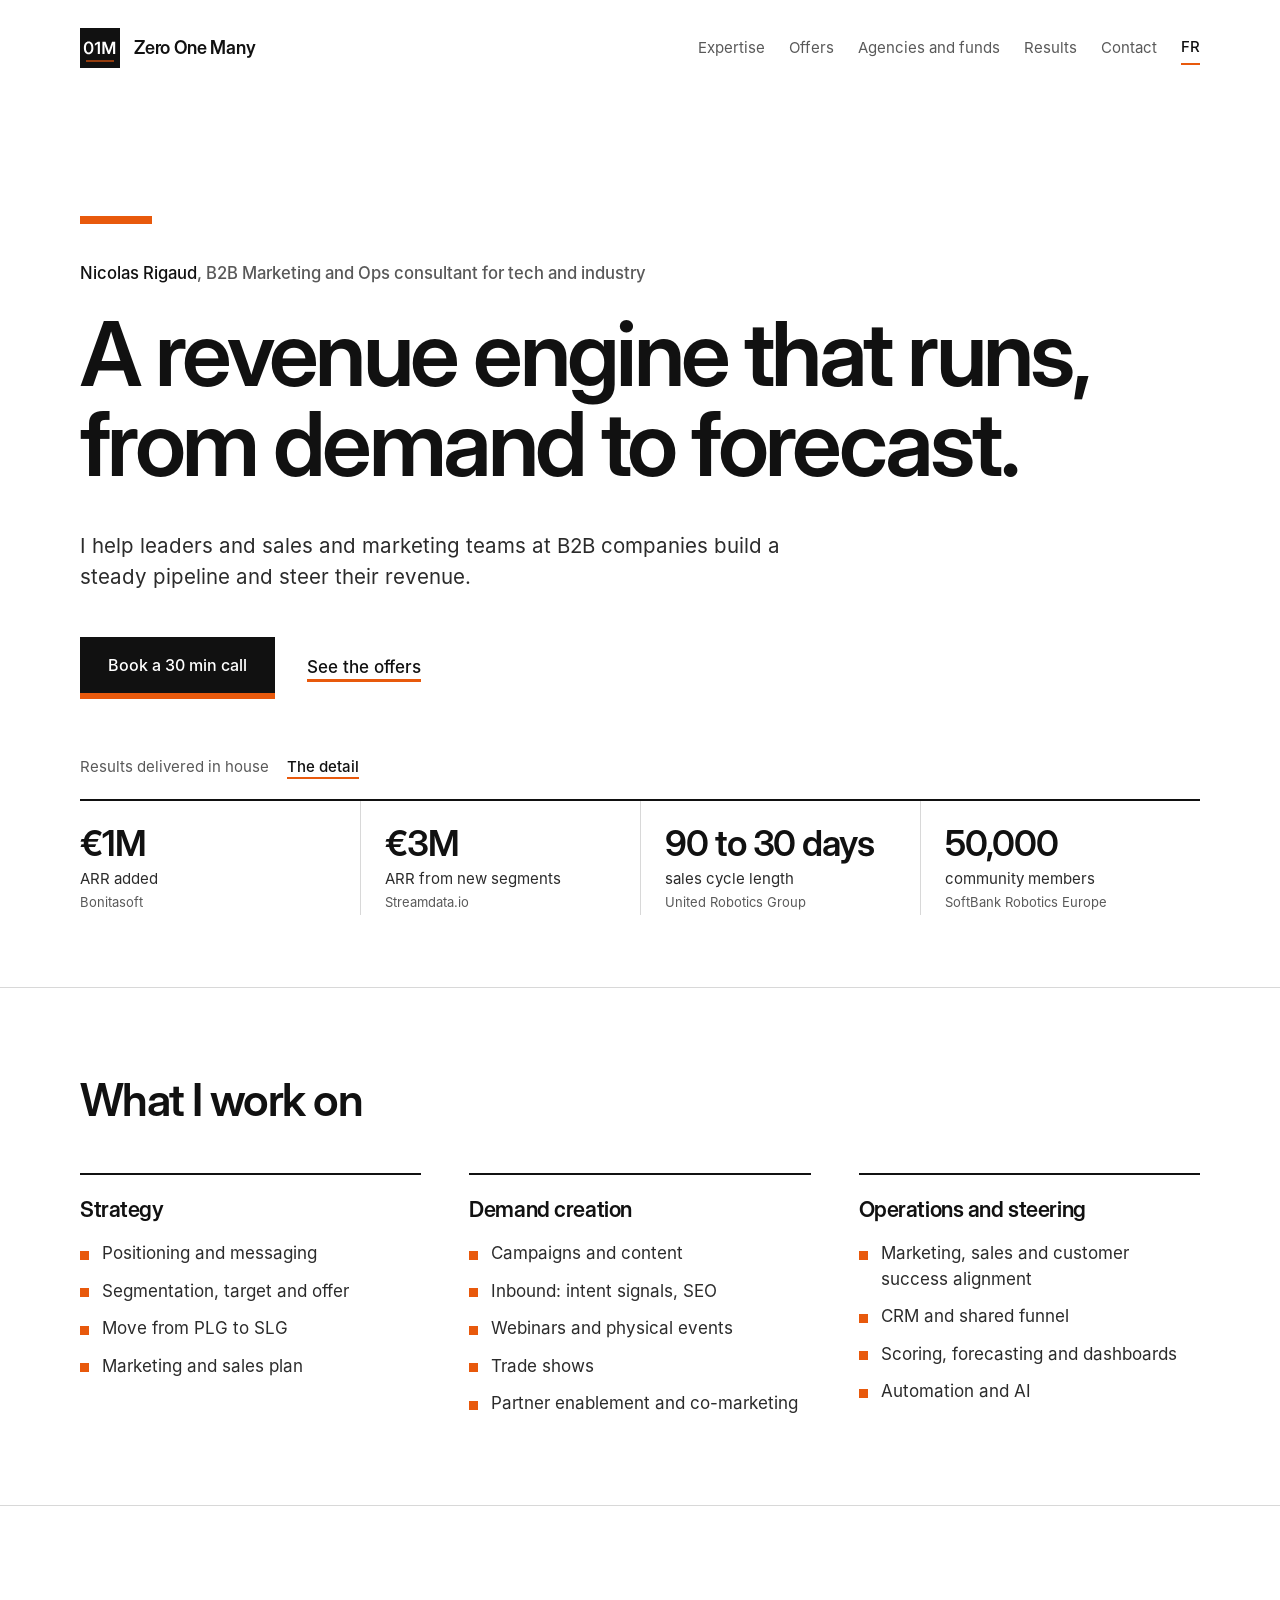
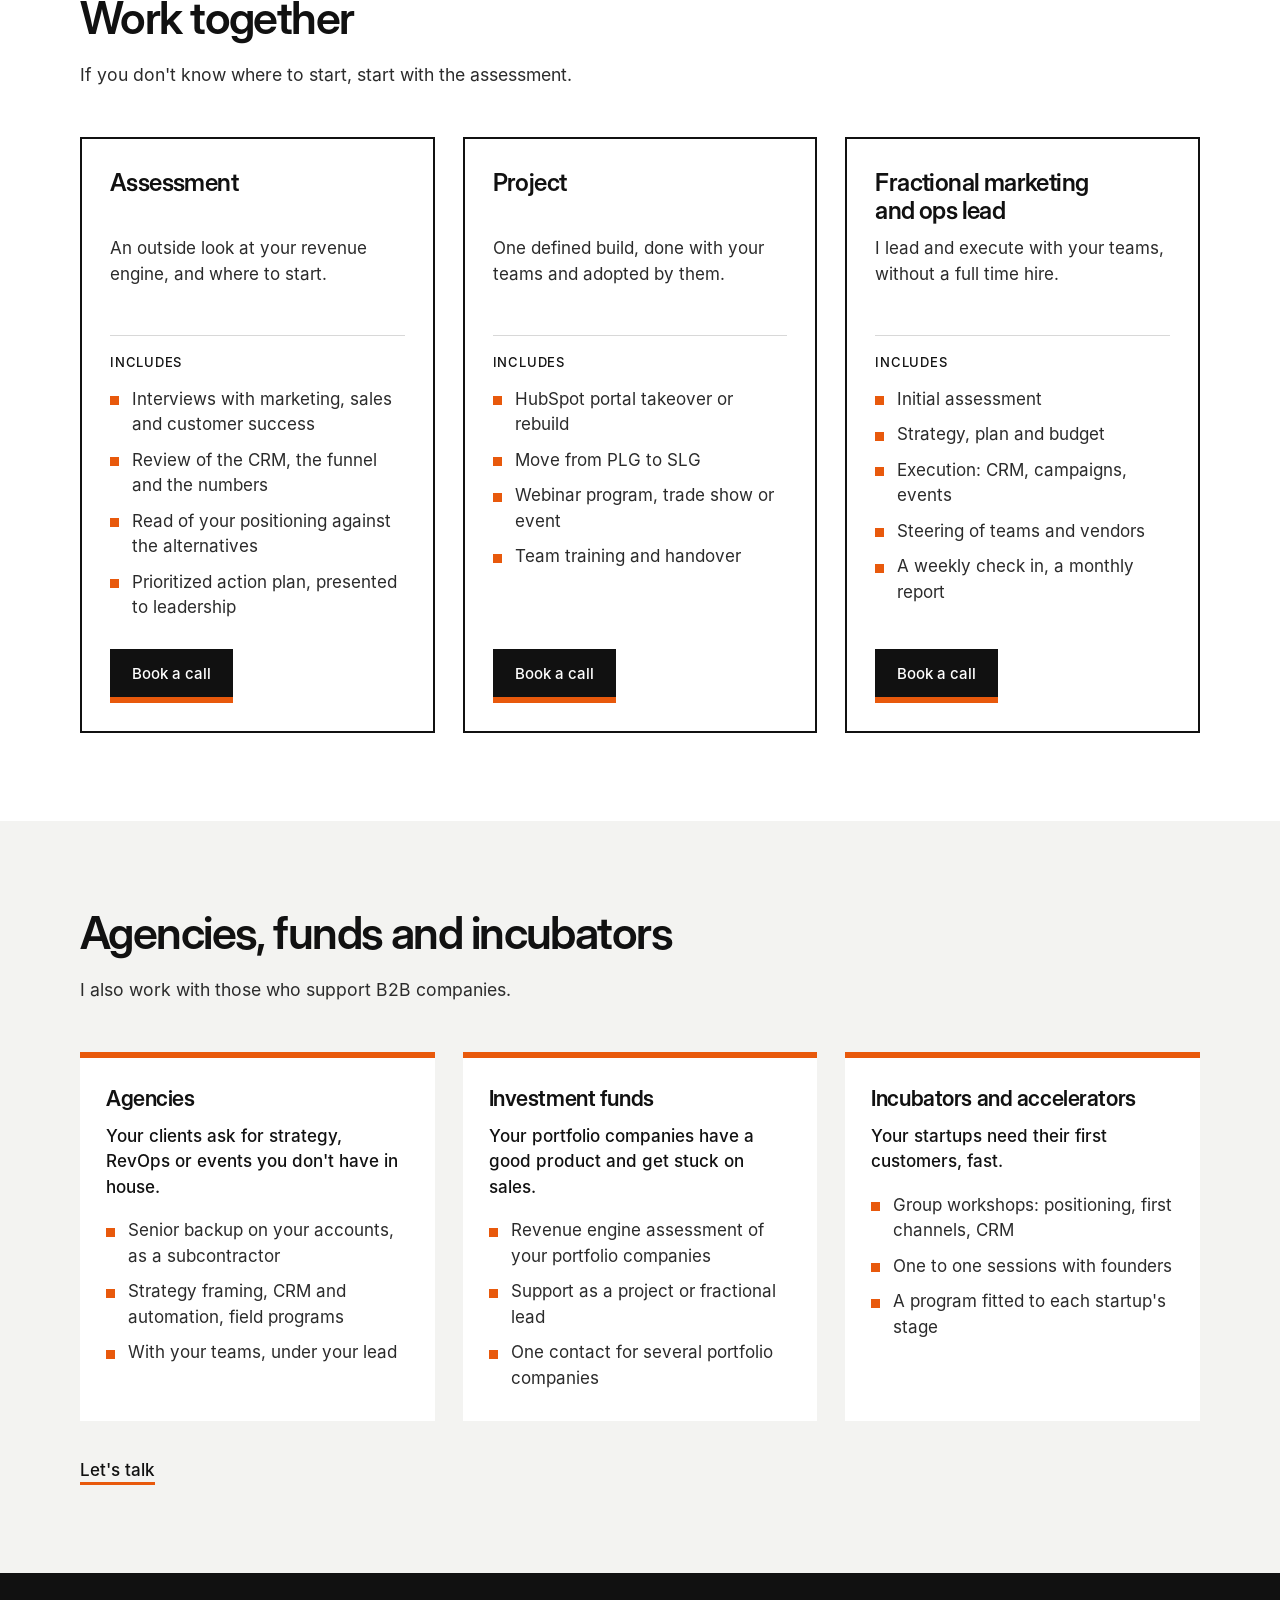
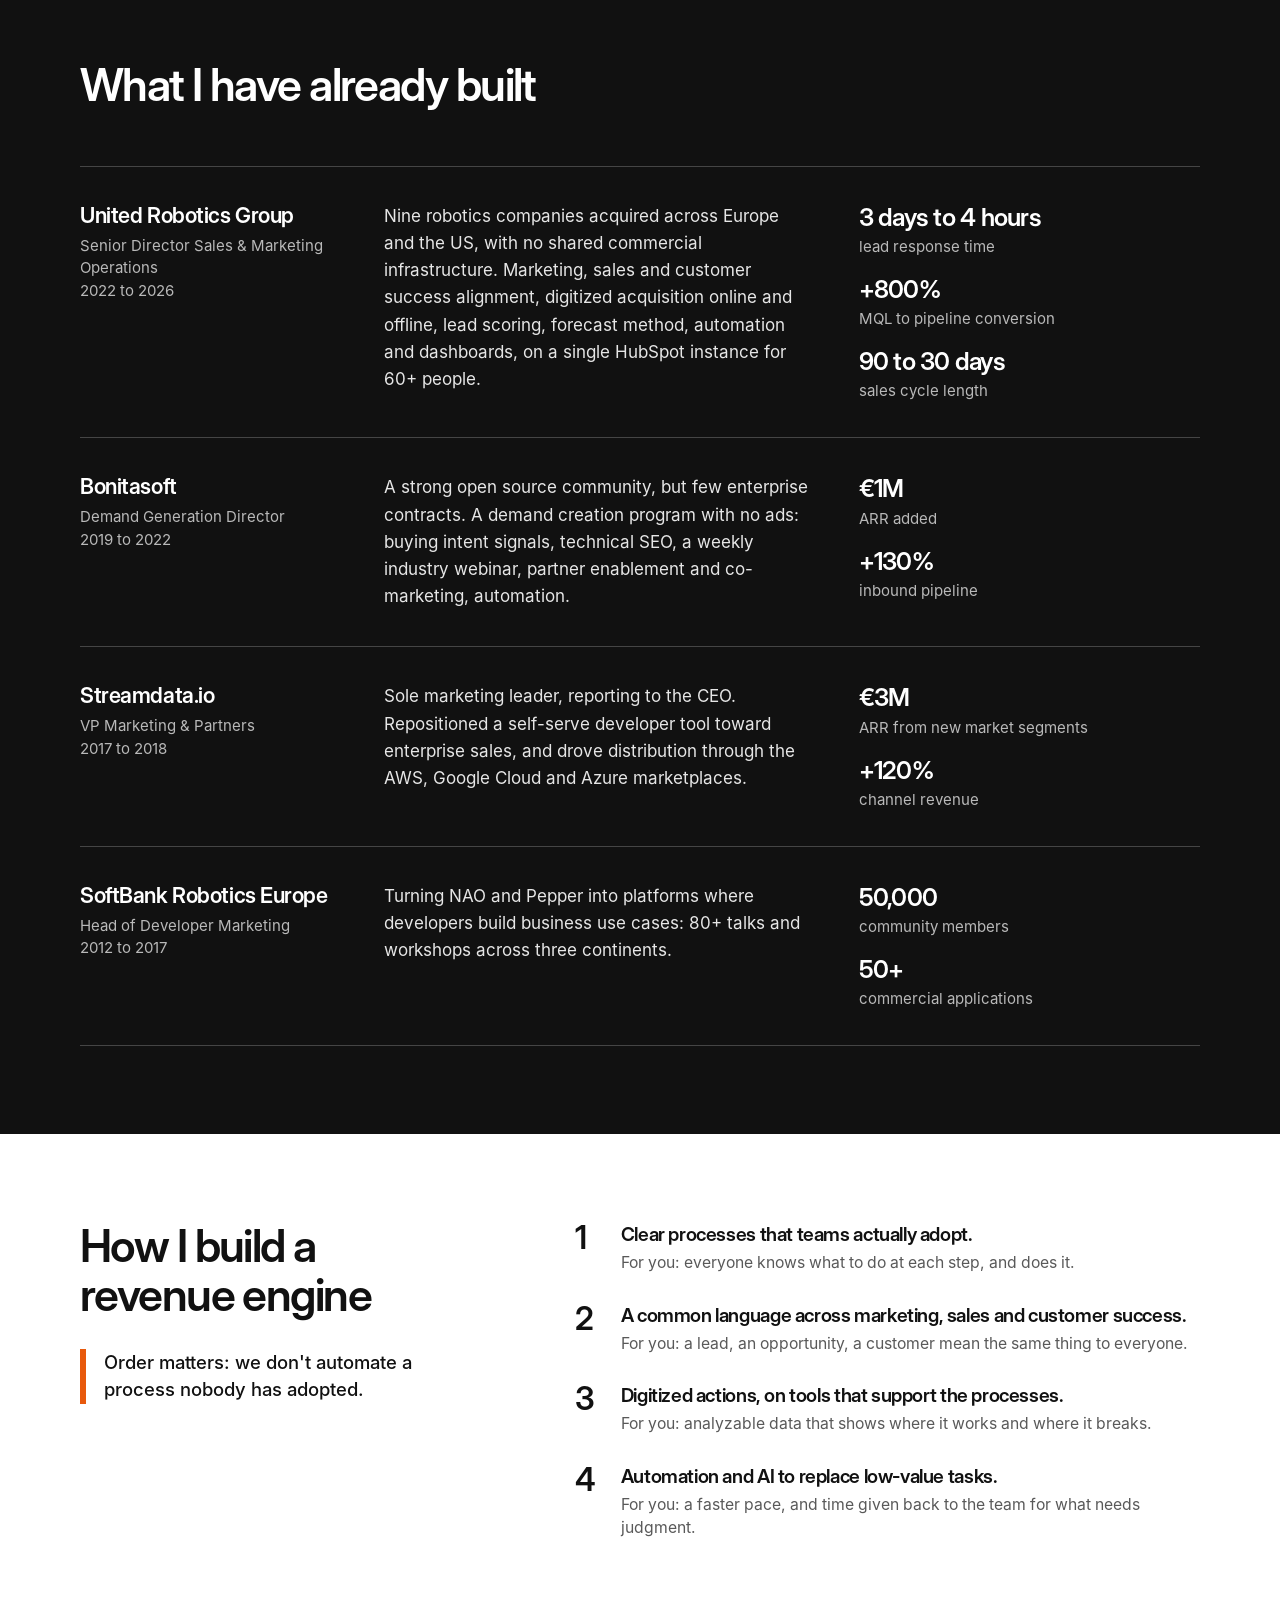
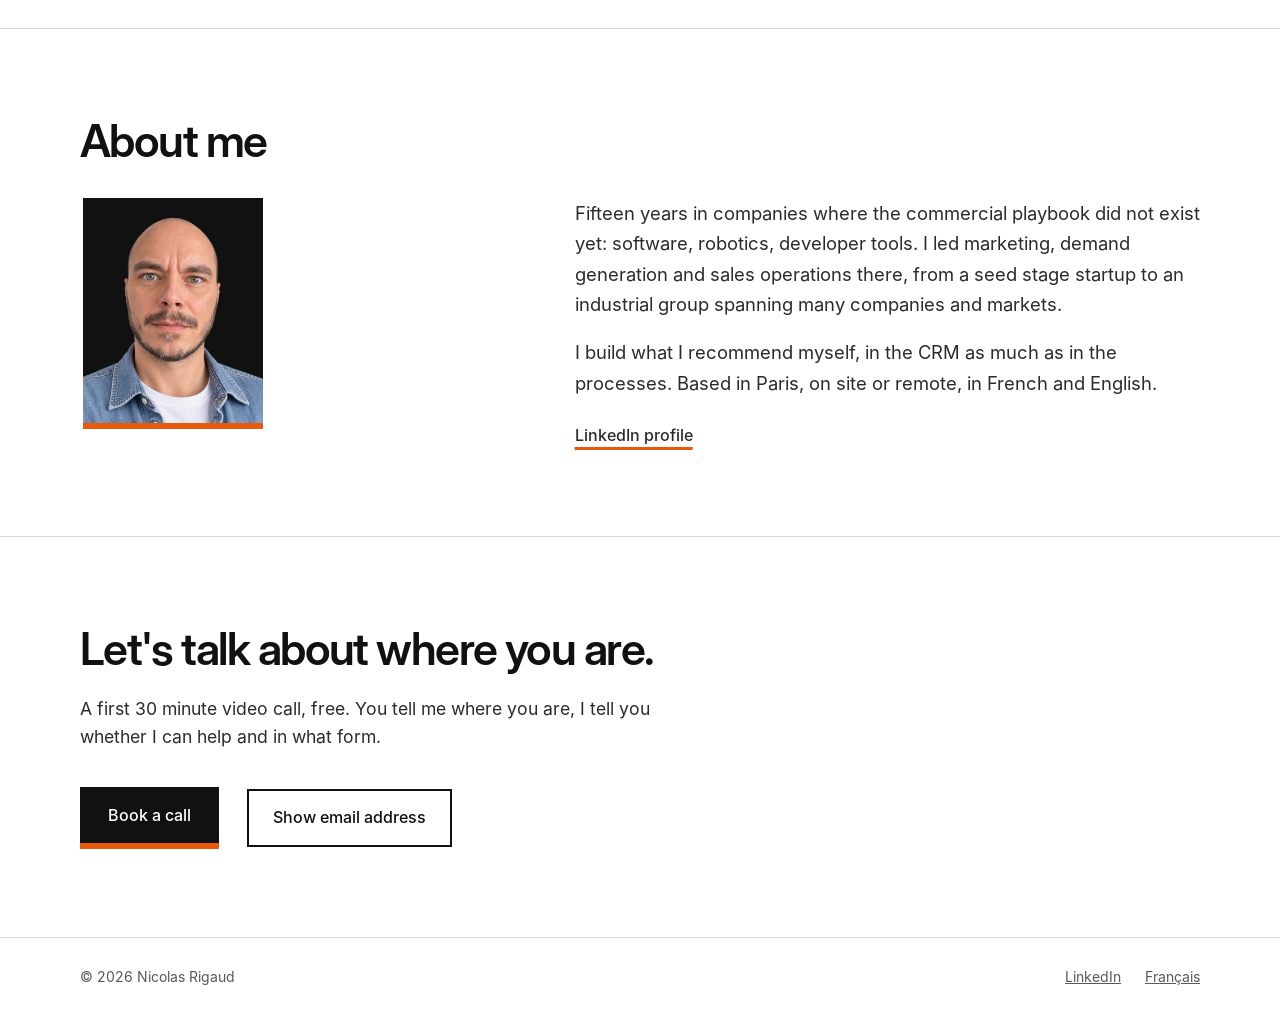
==== en/index.html @ 035a6179 "Site Zero One Many, version 3 Static site, FR at root and EN under /en/, custom domain zeroonemany.c" ====
<!doctype html>
<html lang="en">
<head>
<meta charset="utf-8">
<meta name="viewport" content="width=device-width, initial-scale=1">
<title>Nicolas Rigaud, B2B marketing and ops consultant | Zero One Many</title>
<meta name="description" content="B2B marketing and ops consultant for tech and industry: positioning, demand creation, CRM, automation, revenue steering. Assessment, project or fractional marketing and ops lead. Paris and remote.">
<link rel="canonical" href="https://zeroonemany.com/en/">
<link rel="alternate" hreflang="fr" href="https://zeroonemany.com/">
<link rel="alternate" hreflang="en" href="https://zeroonemany.com/en/">
<link rel="alternate" hreflang="x-default" href="https://zeroonemany.com/">
<meta property="og:type" content="website">
<meta property="og:title" content="Nicolas Rigaud, B2B marketing and ops consultant | Zero One Many">
<meta property="og:description" content="B2B marketing and ops consultant for tech and industry: positioning, demand creation, CRM, automation, revenue steering. Assessment, project or fractional marketing and ops lead. Paris and remote.">
<meta property="og:url" content="https://zeroonemany.com/en/">
<meta property="og:image" content="https://zeroonemany.com/assets/og.png">
<meta property="og:locale" content="en_GB">
<meta name="twitter:card" content="summary_large_image">
<meta name="theme-color" content="#111111">
<link rel="icon" type="image/svg+xml" href="../assets/mark.svg">
<link rel="icon" type="image/png" sizes="32x32" href="../assets/favicon-32.png">
<link rel="apple-touch-icon" href="../assets/apple-touch-icon.png">
<link rel="preload" href="../assets/fonts/InterDisplay-SemiBold.woff2" as="font" type="font/woff2" crossorigin>
<link rel="stylesheet" href="../assets/style.css">
<script type="application/ld+json">{"@context":"https://schema.org","@type":"Person","name":"Nicolas Rigaud","url":"https://zeroonemany.com/en/","jobTitle":"B2B marketing and ops consultant","sameAs":["https://www.linkedin.com/in/rigaudnicolas"],"address":{"@type":"PostalAddress","addressLocality":"Paris","addressCountry":"FR"}}</script>
</head>
<body>
<a class="skip" href="#main">Skip to content</a>
<header class="wrap site-header">
  <a class="brand" href="./"><img src="../assets/mark.svg" alt="" width="40" height="40"><span>Zero One Many</span></a>
  <nav class="nav" aria-label="Navigation"><a href="#expertise">Expertise</a><a href="#offers">Offers</a><a href="#partners">Agencies and funds</a><a href="#results">Results</a><a class="nav-contact" href="#contact">Contact</a><a class="lang" href="../" hreflang="fr" lang="fr" title="Français">FR</a></nav>
</header>
<main id="main">
  <section class="wrap hero">
    <span class="bar" aria-hidden="true"></span>
    <p class="eyebrow"><strong>Nicolas Rigaud</strong>, B2B Marketing and Ops consultant for tech and industry</p>
    <h1>A revenue engine that runs, from demand to forecast.</h1>
    <p class="lede">I help leaders and sales and marketing teams at B2B companies build a steady pipeline and steer their revenue.</p>
    <div class="cta-row">
      <a class="btn" href="https://meetings-eu1.hubspot.com/rigaud" rel="noopener">Book a 30 min call</a>
      <a class="link" href="#offers">See the offers</a>
    </div>
  </section>

  <section class="wrap figs-band" aria-label="Results delivered in house">
    <p class="figs-h">Results delivered in house <a class="link" href="#results">The detail</a></p>
    <ul class="figs"><li><span class="fig">€1M</span><span class="fig-l">ARR added</span><span class="fig-co">Bonitasoft</span></li><li><span class="fig">€3M</span><span class="fig-l">ARR from new segments</span><span class="fig-co">Streamdata.io</span></li><li><span class="fig">90 to 30 days</span><span class="fig-l">sales cycle length</span><span class="fig-co">United Robotics Group</span></li><li><span class="fig">50,000</span><span class="fig-l">community members</span><span class="fig-co">SoftBank Robotics Europe</span></li></ul>
  </section>

  <section class="section sep" id="expertise">
    <div class="wrap">
      <h2>What I work on</h2>
      <ul class="exp"><li class="exp-col"><h3>Strategy</h3><ul class="ticks"><li>Positioning and messaging</li><li>Segmentation, target and offer</li><li>Move from PLG to SLG</li><li>Marketing and sales plan</li></ul></li><li class="exp-col"><h3>Demand creation</h3><ul class="ticks"><li>Campaigns and content</li><li>Inbound: intent signals, SEO</li><li>Webinars and physical events</li><li>Trade shows</li><li>Partner enablement and co-marketing</li></ul></li><li class="exp-col"><h3>Operations and steering</h3><ul class="ticks"><li>Marketing, sales and customer success alignment</li><li>CRM and shared funnel</li><li>Scoring, forecasting and dashboards</li><li>Automation and AI</li></ul></li></ul>
    </div>
  </section>

  <section class="section sep" id="offers">
    <div class="wrap">
      <h2>Work together</h2>
      <p class="intro">If you don't know where to start, start with the assessment.</p>
      <ul class="offers"><li class="offer"><h3>Assessment</h3><p class="offer-tag">An outside look at your revenue engine, and where to start.</p><p class="lbl">Includes</p><ul class="ticks"><li>Interviews with marketing, sales and customer success</li><li>Review of the CRM, the funnel and the numbers</li><li>Read of your positioning against the alternatives</li><li>Prioritized action plan, presented to leadership</li></ul><a class="btn offer-cta" href="https://meetings-eu1.hubspot.com/rigaud" rel="noopener">Book a call</a></li><li class="offer"><h3>Project</h3><p class="offer-tag">One defined build, done with your teams and adopted by them.</p><p class="lbl">Includes</p><ul class="ticks"><li>HubSpot portal takeover or rebuild</li><li>Move from PLG to SLG</li><li>Webinar program, trade show or event</li><li>Team training and handover</li></ul><a class="btn offer-cta" href="https://meetings-eu1.hubspot.com/rigaud" rel="noopener">Book a call</a></li><li class="offer"><h3>Fractional marketing and ops lead</h3><p class="offer-tag">I lead and execute with your teams, without a full time hire.</p><p class="lbl">Includes</p><ul class="ticks"><li>Initial assessment</li><li>Strategy, plan and budget</li><li>Execution: CRM, campaigns, events</li><li>Steering of teams and vendors</li><li>A weekly check in, a monthly report</li></ul><a class="btn offer-cta" href="https://meetings-eu1.hubspot.com/rigaud" rel="noopener">Book a call</a></li></ul>
    </div>
  </section>

  <section class="section partners" id="partners">
    <div class="wrap">
      <h2>Agencies, funds and incubators</h2>
      <p class="intro">I also work with those who support B2B companies.</p>
      <ul class="part"><li class="part-col"><h3>Agencies</h3><p class="part-pain">Your clients ask for strategy, RevOps or events you don't have in house.</p><ul class="ticks"><li>Senior backup on your accounts, as a subcontractor</li><li>Strategy framing, CRM and automation, field programs</li><li>With your teams, under your lead</li></ul></li><li class="part-col"><h3>Investment funds</h3><p class="part-pain">Your portfolio companies have a good product and get stuck on sales.</p><ul class="ticks"><li>Revenue engine assessment of your portfolio companies</li><li>Support as a project or fractional lead</li><li>One contact for several portfolio companies</li></ul></li><li class="part-col"><h3>Incubators and accelerators</h3><p class="part-pain">Your startups need their first customers, fast.</p><ul class="ticks"><li>Group workshops: positioning, first channels, CRM</li><li>One to one sessions with founders</li><li>A program fitted to each startup's stage</li></ul></li></ul>
      <p class="part-cta"><a class="link" href="#contact">Let's talk</a></p>
    </div>
  </section>

  <section class="section proof" id="results">
    <div class="wrap">
      <h2>What I have already built</h2>
      <ul class="ledger"><li class="row"><div class="who"><h3>United Robotics Group</h3><p>Senior Director Sales & Marketing Operations<br>2022 to 2026</p></div><p class="what">Nine robotics companies acquired across Europe and the US, with no shared commercial infrastructure. Marketing, sales and customer success alignment, digitized acquisition online and offline, lead scoring, forecast method, automation and dashboards, on a single HubSpot instance for 60+ people.</p><ul class="res"><li><span class="fig">3 days to 4 hours</span><span>lead response time</span></li><li><span class="fig">+800%</span><span>MQL to pipeline conversion</span></li><li><span class="fig">90 to 30 days</span><span>sales cycle length</span></li></ul></li><li class="row"><div class="who"><h3>Bonitasoft</h3><p>Demand Generation Director<br>2019 to 2022</p></div><p class="what">A strong open source community, but few enterprise contracts. A demand creation program with no ads: buying intent signals, technical SEO, a weekly industry webinar, partner enablement and co-marketing, automation.</p><ul class="res"><li><span class="fig">€1M</span><span>ARR added</span></li><li><span class="fig">+130%</span><span>inbound pipeline</span></li></ul></li><li class="row"><div class="who"><h3>Streamdata.io</h3><p>VP Marketing & Partners<br>2017 to 2018</p></div><p class="what">Sole marketing leader, reporting to the CEO. Repositioned a self-serve developer tool toward enterprise sales, and drove distribution through the AWS, Google Cloud and Azure marketplaces.</p><ul class="res"><li><span class="fig">€3M</span><span>ARR from new market segments</span></li><li><span class="fig">+120%</span><span>channel revenue</span></li></ul></li><li class="row"><div class="who"><h3>SoftBank Robotics Europe</h3><p>Head of Developer Marketing<br>2012 to 2017</p></div><p class="what">Turning NAO and Pepper into platforms where developers build business use cases: 80+ talks and workshops across three continents.</p><ul class="res"><li><span class="fig">50,000</span><span>community members</span></li><li><span class="fig">50+</span><span>commercial applications</span></li></ul></li></ul>
    </div>
  </section>

  <section class="section">
    <div class="wrap method">
      <div class="method-head">
        <h2>How I build a revenue engine</h2>
        <p class="order">Order matters: we don't automate a process nobody has adopted.</p>
      </div>
      <ol class="steps"><li><strong>Clear processes that teams actually adopt.</strong><span>For you: everyone knows what to do at each step, and does it.</span></li><li><strong>A common language across marketing, sales and customer success.</strong><span>For you: a lead, an opportunity, a customer mean the same thing to everyone.</span></li><li><strong>Digitized actions, on tools that support the processes.</strong><span>For you: analyzable data that shows where it works and where it breaks.</span></li><li><strong>Automation and AI to replace low-value tasks.</strong><span>For you: a faster pace, and time given back to the team for what needs judgment.</span></li></ol>
    </div>
  </section>

  <section class="section sep">
    <div class="wrap about-grid">
      <div class="about-head"><h2>About me</h2><figure class="portrait"><img src="../assets/nicolas.jpg" alt="Nicolas Rigaud" width="320" height="400"></figure></div>
      <div class="about-text"><p>Fifteen years in companies where the commercial playbook did not exist yet: software, robotics, developer tools. I led marketing, demand generation and sales operations there, from a seed stage startup to an industrial group spanning many companies and markets.</p><p>I build what I recommend myself, in the CRM as much as in the processes. Based in Paris, on site or remote, in French and English.</p><p class="also"><a class="link" href="https://www.linkedin.com/in/rigaudnicolas" rel="noopener">LinkedIn profile</a></p></div>
    </div>
  </section>

  <section class="section contact" id="contact">
    <div class="wrap">
      <h2>Let's talk about where you are.</h2>
      <p class="note">A first 30 minute video call, free. You tell me where you are, I tell you whether I can help and in what form.</p>
      <div class="contact-actions">
        <p><a class="btn" href="https://meetings-eu1.hubspot.com/rigaud" rel="noopener">Book a call</a></p>
        <div id="mail-box" class="mail-box" data-p="moc.ynamenoorez@tcatnoc" data-s="Getting in touch" data-copy="Copy" data-copied="Copied">
          <button id="reveal" class="ghost" type="button" hidden>Show email address</button>
          <noscript><p class="ns">contact [at] zeroonemany [dot] com</p></noscript>
        </div>
      </div>
    </div>
  </section>
</main>
<footer class="site-footer"><div class="wrap foot">
  <span>© 2026 Nicolas Rigaud</span>
  <nav aria-label="Footer"><a href="https://www.linkedin.com/in/rigaudnicolas" rel="noopener">LinkedIn</a><a href="../" hreflang="fr">Français</a></nav>
</div></footer>
<script>
(function(){
  var box=document.getElementById('mail-box'),btn=document.getElementById('reveal');
  if(!box||!btn)return;
  var s=box.getAttribute('data-p').split('').reverse().join('');
  btn.hidden=false;
  function sel(el){var r=document.createRange();r.selectNodeContents(el);var g=window.getSelection();g.removeAllRanges();g.addRange(r);}
  btn.addEventListener('click',function(){
    var a=document.createElement('a');a.className='mail';a.href='mailto:'+s+'?subject='+encodeURIComponent(box.getAttribute('data-s'));a.textContent=s;
    var c=document.createElement('button');c.type='button';c.className='copy';c.textContent=box.getAttribute('data-copy');
    c.addEventListener('click',function(){
      var done=function(){c.textContent=box.getAttribute('data-copied');};
      if(navigator.clipboard&&navigator.clipboard.writeText){navigator.clipboard.writeText(s).then(done,function(){sel(a);});}else{sel(a);}
    });
    box.textContent='';box.appendChild(a);box.appendChild(c);a.focus();
  });
})();
</script>
</body>
</html>
---- assets/style.css ----
@font-face{font-family:"Inter Display";src:url("fonts/InterDisplay-Medium.woff2") format("woff2");font-weight:500;font-style:normal;font-display:swap}
@font-face{font-family:"Inter Display";src:url("fonts/InterDisplay-SemiBold.woff2") format("woff2");font-weight:600;font-style:normal;font-display:swap}
@font-face{font-family:"Inter";src:url("fonts/Inter-Regular.woff2") format("woff2");font-weight:400;font-style:normal;font-display:swap}
@font-face{font-family:"Inter";src:url("fonts/Inter-Medium.woff2") format("woff2");font-weight:500;font-style:normal;font-display:swap}

:root{
  --ink:#111111;
  --paper:#ffffff;
  --muted:#595959;
  --rule:#d8d8d8;
  --accent:#E8590C;
  --wrap:1120px;
  --gutter:clamp(20px,5vw,40px);
  --display:"Inter Display","Inter",system-ui,-apple-system,"Segoe UI",Helvetica,Arial,sans-serif;
  --text:"Inter",system-ui,-apple-system,"Segoe UI",Helvetica,Arial,sans-serif;
}

*,*::before,*::after{box-sizing:border-box}
html{-webkit-text-size-adjust:100%;scroll-behavior:smooth}
body{margin:0;background:var(--paper);color:var(--ink);font-family:var(--text);font-size:17px;line-height:1.6;font-weight:400;-webkit-font-smoothing:antialiased;text-rendering:optimizeLegibility}
img{display:block;max-width:100%}
a{color:inherit}
p{margin:0}
h1,h2,h3{font-family:var(--display);font-weight:500;margin:0;letter-spacing:-0.025em;text-wrap:balance}

.wrap{width:100%;max-width:calc(var(--wrap) + 2 * var(--gutter));margin:0 auto;padding-left:var(--gutter);padding-right:var(--gutter)}

.skip{position:absolute;left:-9999px;top:0;background:var(--ink);color:var(--paper);padding:10px 16px;z-index:10}
.skip:focus{left:var(--gutter);top:12px}

:focus-visible{outline:3px solid var(--accent);outline-offset:3px}

/* header */
.site-header{padding-top:28px;padding-bottom:28px;display:flex;align-items:center;justify-content:space-between;gap:24px}
.brand{display:flex;align-items:center;gap:14px;text-decoration:none;font-family:var(--display);font-weight:600;font-size:18px;letter-spacing:-0.01em}
.brand img{width:40px;height:40px}
.nav{display:flex;align-items:center;gap:28px;font-size:15px}
.nav a{text-decoration:none;color:var(--muted);padding:4px 0}
.nav a:hover{color:var(--ink)}
.nav .lang{color:var(--ink);font-weight:500;border-bottom:2px solid var(--accent)}

/* hero */
.hero{padding-top:clamp(56px,10vw,120px);padding-bottom:clamp(40px,6vw,72px)}
.bar{display:block;width:72px;height:8px;background:var(--accent);margin-bottom:36px}
.hero h1{font-weight:600;font-size:clamp(2.5rem,7.4vw,5.6rem);line-height:1.01;letter-spacing:-0.04em;max-width:13.5em;text-wrap:balance}
.hero .lede{margin-top:40px;max-width:36em;font-size:clamp(1.1rem,1.6vw,1.3rem);line-height:1.55;color:#2b2b2b}
.cta-row{margin-top:44px;display:flex;flex-wrap:wrap;align-items:center;gap:20px 32px}
.btn{display:inline-block;background:var(--ink);color:var(--paper);text-decoration:none;font-weight:500;font-size:16px;padding:16px 28px 14px;border-bottom:6px solid var(--accent)}
.btn:hover{background:#2a2a2a}
.link{text-decoration-skip-ink:none;font-weight:500;text-decoration:underline;text-decoration-color:var(--accent);text-decoration-thickness:3px;text-underline-offset:6px}
.link:hover{text-decoration-color:var(--ink)}

/* generic section */
.section{padding-top:clamp(64px,9vw,112px);padding-bottom:clamp(64px,9vw,112px)}
.section > .wrap > h2{font-size:clamp(1.8rem,3.6vw,2.8rem);line-height:1.1;font-weight:600;letter-spacing:-0.035em;max-width:18em}

/* ways */
.ways{margin-top:56px;display:grid;grid-template-columns:repeat(3,1fr);gap:48px}
.way{border-top:2px solid var(--ink);padding-top:24px}
.way h3{font-size:1.4rem;line-height:1.2;font-weight:600;letter-spacing:-0.02em}
.way p{margin-top:14px;color:#2b2b2b;max-width:30em}
.start{margin-top:64px;max-width:40em;font-size:1.1rem;line-height:1.6}
.start strong{font-weight:500;border-bottom:3px solid var(--accent)}

/* proof */
.proof{background:var(--ink);color:var(--paper)}
.proof > .wrap > h2{color:var(--paper)}
.ledger{margin:56px 0 0;padding:0;list-style:none}
.row{display:grid;grid-template-columns:minmax(0,3fr) minmax(0,5fr) minmax(0,4fr);gap:24px 48px;padding:36px 0;border-top:1px solid rgba(255,255,255,.22)}
.row:last-child{border-bottom:1px solid rgba(255,255,255,.22)}
.who h3{font-size:1.35rem;line-height:1.2;font-weight:600;letter-spacing:-0.02em}
.who p{margin-top:6px;font-size:15px;line-height:1.5;color:#b9b9b9}
.what{color:#e6e6e6;max-width:34em}
.res{margin:0;padding:0;list-style:none;display:grid;gap:18px}
.res li{display:block}
.fig{font-family:var(--display);font-weight:600;font-size:1.55rem;line-height:1.15;letter-spacing:-0.03em;color:var(--paper);white-space:nowrap}
.res span:last-child{display:block;margin-top:2px;font-size:15px;line-height:1.4;color:#b9b9b9}

/* about */
.about-grid{display:grid;grid-template-columns:minmax(0,5fr) minmax(0,7fr);gap:48px}
.about-grid p{font-size:1.15rem;line-height:1.65;color:#2b2b2b;max-width:34em}
.about-grid p + p{margin-top:18px}

/* contact */
.contact{border-top:1px solid var(--rule)}
.contact h2{font-size:clamp(1.8rem,3.6vw,2.8rem);line-height:1.1;font-weight:600;letter-spacing:-0.035em;max-width:18em}
.contact .note{margin-top:20px;max-width:34em;color:#2b2b2b;font-size:1.1rem}
.mail{display:inline-block;margin-top:40px;font-family:var(--display);font-weight:600;font-size:clamp(1.5rem,4.6vw,3.2rem);letter-spacing:-0.035em;line-height:1.1;text-decoration:underline;text-decoration-color:var(--accent);text-decoration-thickness:6px;text-underline-offset:10px;text-decoration-skip-ink:none;word-break:break-word}
.mail:hover{text-decoration-color:var(--ink)}
.contact .also{margin-top:28px}

/* footer */
.site-footer{border-top:1px solid var(--rule)}
.foot{padding-top:28px;padding-bottom:40px;display:flex;flex-wrap:wrap;gap:12px 32px;justify-content:space-between;font-size:14px;color:var(--muted)}
.foot nav{display:flex;gap:24px}
.foot a{color:var(--muted)}
.foot a:hover{color:var(--ink)}

/* legal pages */
.legal{padding-top:48px;padding-bottom:96px;max-width:calc(46em + 2 * var(--gutter))}
.legal h1{font-size:clamp(2rem,5vw,3rem);font-weight:600;letter-spacing:-0.035em;line-height:1.1}
.legal h2{font-size:1.25rem;font-weight:600;margin-top:40px;letter-spacing:-0.02em}
.legal p{margin-top:12px;color:#2b2b2b}
.todo{background:#fff3e8;border-left:6px solid var(--accent);padding:2px 10px}

@media (max-width:960px){
  .ways{grid-template-columns:1fr;gap:40px}
  .row{grid-template-columns:1fr;gap:16px}
  .about-grid{grid-template-columns:1fr;gap:20px}
}
@media (max-width:560px){
  .nav a:not(.lang):not(.nav-contact){display:none}
  .nav{gap:18px}
  .brand{font-size:16px}
}
@media (prefers-reduced-motion:reduce){html{scroll-behavior:auto}}

/* ===== v2 ===== */
[hidden]{display:none !important}
.section{padding-top:clamp(56px,7vw,88px);padding-bottom:clamp(56px,7vw,88px)}
.section.sep{border-top:1px solid var(--rule)}
.section > .wrap > h2,.method-head h2,.about-head h2{font-size:clamp(1.8rem,3.6vw,2.8rem);line-height:1.1;font-weight:600;letter-spacing:-0.035em;max-width:18em}

/* stages */
.stages{list-style:none;margin:48px 0 0;padding:0;display:grid;grid-template-columns:repeat(3,1fr);gap:48px}
.stage{border-top:2px solid var(--ink);padding-top:24px}
.stage-top{display:flex;align-items:center;gap:14px;margin-bottom:20px}
.tile{position:relative;display:inline-flex;align-items:center;justify-content:center;width:52px;height:52px;background:var(--ink);color:var(--paper);font-family:var(--display);font-weight:600;font-size:1.6rem;letter-spacing:-0.02em;padding-bottom:6px}
.tile::after{content:"";position:absolute;left:9px;right:9px;bottom:8px;height:3px;background:var(--accent)}
.stage-name{font-family:var(--display);font-weight:600;font-size:1.1rem;letter-spacing:-0.01em;color:var(--muted)}
.stage h3{font-size:1.4rem;line-height:1.2;font-weight:600;letter-spacing:-0.02em;max-width:16em}
.pains{list-style:none;margin:24px 0 0;padding:0;display:grid;gap:16px}
.pains li{color:#2b2b2b;line-height:1.5;max-width:28em}

/* capabilities */
.caps{list-style:none;margin:48px 0 0;padding:0}
.cap{display:grid;grid-template-columns:minmax(0,4fr) minmax(0,8fr);gap:8px 48px;padding:22px 0;border-top:1px solid var(--rule)}
.cap:last-child{border-bottom:1px solid var(--rule)}
.cap h3{font-size:1.2rem;line-height:1.25;font-weight:600;letter-spacing:-0.02em}
.cap p{color:#2b2b2b;max-width:38em}

/* method */
.method{display:grid;grid-template-columns:minmax(0,5fr) minmax(0,7fr);gap:48px}
.order{margin-top:28px;max-width:20em;font-size:1.15rem;line-height:1.5;font-weight:500;border-left:6px solid var(--accent);padding-left:18px}
.steps{list-style:none;counter-reset:s;margin:0;padding:0;display:grid;gap:28px}
.steps li{counter-increment:s;display:grid;grid-template-columns:auto 1fr;gap:4px 22px}
.steps li::before{content:counter(s);grid-row:span 2;font-family:var(--display);font-weight:600;font-size:2rem;line-height:1;letter-spacing:-0.03em;min-width:1.2ch}
.steps strong{font-family:var(--display);font-weight:600;font-size:1.2rem;line-height:1.3;letter-spacing:-0.02em}
.steps span{color:var(--muted);font-size:.98rem;line-height:1.5}
.method-proof{margin-top:36px;padding-top:20px;border-top:1px solid var(--rule);font-size:.98rem;line-height:1.55;color:#2b2b2b;max-width:38em}

/* twin */
.twin{list-style:none;margin:48px 0 0;padding:0;display:grid;grid-template-columns:repeat(2,1fr);gap:48px}
.twin-item{border-top:2px solid var(--ink);padding-top:24px}
.twin-item h3{font-size:1.4rem;line-height:1.2;font-weight:600;letter-spacing:-0.02em}
.twin-item .pain{margin-top:16px;color:#2b2b2b}
.twin-item p + p{margin-top:12px;max-width:32em}

/* about + portrait */
.about-head{display:flex;flex-direction:column;gap:32px}
.portrait{margin:0;max-width:260px;border-bottom:6px solid var(--accent)}
.portrait img{width:100%;height:auto;aspect-ratio:4/5;object-fit:cover}

/* contact reveal */
.mail-box{margin-top:36px;display:flex;flex-wrap:wrap;align-items:center;gap:16px 24px;min-height:56px}
.mail-box .mail{margin-top:0}
.copy{font:inherit;font-weight:500;font-size:15px;background:transparent;color:var(--ink);border:2px solid var(--ink);padding:10px 18px;cursor:pointer}
.copy:hover{background:var(--ink);color:var(--paper)}
.ns{font-family:var(--display);font-weight:600;font-size:clamp(1.3rem,4vw,2rem);letter-spacing:-0.02em}
button.btn{font:inherit;font-weight:500;font-size:16px;border:0;border-bottom:6px solid var(--accent);cursor:pointer}

@media (max-width:960px){
  .stages,.twin{grid-template-columns:1fr;gap:40px}
  .cap{grid-template-columns:1fr}
  .method{grid-template-columns:1fr;gap:32px}
}

/* ===== v3 ===== */
.eyebrow{font-weight:500;font-size:clamp(.95rem,1.3vw,1.05rem);color:var(--muted);margin-bottom:22px;max-width:40em}
.hero{padding-bottom:clamp(36px,5vw,56px)}

/* figures band */
.figs-band{padding-bottom:clamp(48px,6vw,72px)}
.figs-h{font-size:15px;color:var(--muted);display:flex;flex-wrap:wrap;gap:6px 18px;align-items:baseline}
.figs-h .link{color:var(--ink);font-size:15px;text-underline-offset:5px;text-decoration-thickness:2px}
.figs{list-style:none;margin:20px 0 0;padding:0;display:grid;grid-template-columns:repeat(4,1fr);border-top:2px solid var(--ink)}
.figs li{padding:22px 24px 4px 0;display:flex;flex-direction:column;gap:4px}
.figs li + li{padding-left:24px;border-left:1px solid var(--rule)}
.figs .fig{color:var(--ink);font-size:clamp(1.7rem,2.8vw,2.3rem)}
.fig-l{font-size:15px;line-height:1.4;color:#2b2b2b}
.fig-co{font-size:13px;line-height:1.4;color:var(--muted)}

/* shared labels and lists */
.lbl{margin-top:28px;padding-top:16px;border-top:1px solid var(--rule);font-size:13px;font-weight:500;letter-spacing:.06em;text-transform:uppercase;color:var(--ink)}
.ticks,.crosses{list-style:none;margin:14px 0 0;padding:0;display:grid;gap:10px}
.ticks li,.crosses li{position:relative;padding-left:22px;line-height:1.5;color:#2b2b2b;max-width:30em}
.ticks li::before{content:"";position:absolute;left:0;top:.55em;width:9px;height:9px;background:var(--accent)}
.crosses li::before{content:"";position:absolute;left:0;top:.55em;width:9px;height:9px;border:2px solid var(--muted)}
.pains{margin-top:20px;gap:12px}
.pains li{font-style:normal}

/* formats */
.intro{margin-top:18px;font-size:1.1rem;color:#2b2b2b;max-width:36em}
.fmts{list-style:none;margin:48px 0 0;padding:0;display:grid;grid-template-columns:repeat(3,1fr);gap:28px}
.fmt{border:2px solid var(--ink);padding:28px 28px 26px;display:flex;flex-direction:column}
.fmt-n{font-family:var(--display);font-weight:600;font-size:14px;color:var(--accent);letter-spacing:.02em}
.fmt h3{margin-top:10px;font-size:1.5rem;line-height:1.15;font-weight:600;letter-spacing:-0.025em}
.fmt-tag{margin-top:12px;font-weight:500;line-height:1.45}
.fmt-when{margin-top:8px;color:var(--muted);font-size:.98rem;line-height:1.5}
.fmt .ticks li{font-size:.98rem}
.terms{margin:28px 0 0;padding-top:16px;border-top:1px solid var(--rule);display:grid;gap:8px;margin-top:auto}
.fmt .ticks{margin-bottom:28px}
.terms div{display:grid;grid-template-columns:5.5em 1fr;gap:12px;font-size:.95rem;line-height:1.45}
.terms dt{color:var(--muted)}
.terms dd{margin:0;font-weight:500}
.fmt-cta{margin-top:22px;align-self:flex-start}

/* fit */
.fit{list-style:none;margin:56px 0 0;padding:0;display:grid;grid-template-columns:repeat(3,1fr);gap:48px}
.fit-col{border-top:2px solid var(--ink);padding-top:22px}
.fit-col h3{font-size:1.2rem;line-height:1.25;font-weight:600;letter-spacing:-0.02em}

/* method without proof column */
.method{align-items:start}

/* contact */
.contact-actions{margin-top:36px;display:flex;flex-wrap:wrap;align-items:center;gap:20px 28px}
.contact-actions .mail-box{margin-top:0}
.contact-actions .todo{margin-left:12px;font-size:14px}
.ghost{font:inherit;font-weight:500;font-size:16px;background:transparent;color:var(--ink);border:2px solid var(--ink);padding:14px 24px;cursor:pointer}
.ghost:hover{background:var(--ink);color:var(--paper)}
.about-grid .also{margin-top:24px;font-size:1rem}
.todo{font-style:normal}

@media (max-width:960px){
  .fmts,.fit{grid-template-columns:1fr;gap:28px}
  .figs{grid-template-columns:repeat(2,1fr)}
  .figs li:nth-child(3){padding-left:0;border-left:0}
  .figs li:nth-child(n+3){border-top:1px solid var(--rule);margin-top:18px}
}
@media (max-width:560px){
  .fmt{padding:22px 20px}
  .figs li{padding-right:12px}
  .figs li + li{padding-left:14px}
  .figs li:nth-child(3){padding-left:0}
}
.terms .todo{display:inline-block;padding:0 8px}
/* v3b: pains as rows */
.pain-row{grid-template-columns:minmax(0,6fr) minmax(0,6fr);padding:26px 0}
.pain-row h3{font-size:1.25rem;line-height:1.35;font-weight:500;letter-spacing:-0.015em}
.pain-row p{line-height:1.55}
@media (max-width:960px){.pain-row{grid-template-columns:1fr;gap:10px}}

/* ===== v3c ===== */
/* expertise */
.exp{list-style:none;margin:48px 0 0;padding:0;display:grid;grid-template-columns:repeat(3,1fr);gap:48px}
.exp-col{border-top:2px solid var(--ink);padding-top:22px}
.exp-col h3{font-size:1.35rem;line-height:1.2;font-weight:600;letter-spacing:-0.02em}
.exp-col .ticks{margin-top:18px;gap:12px}

/* offers, Alon style */
.offers{list-style:none;margin:48px 0 0;padding:0;display:grid;grid-template-columns:repeat(3,1fr);gap:28px;align-items:stretch}
.offer{border:2px solid var(--ink);padding:30px 28px 28px;display:flex;flex-direction:column}
.offer h3{font-size:1.5rem;line-height:1.15;font-weight:600;letter-spacing:-0.025em;min-height:2.3em}
.offer-tag{margin-top:12px;color:#2b2b2b;line-height:1.5;min-height:3em}
.price{margin-top:22px;font-family:var(--display);font-weight:600;font-size:1.25rem;letter-spacing:-0.02em}
.price .todo{display:inline-block;padding:2px 10px}
.offer .lbl{margin-top:22px}
.offer .ticks{margin-bottom:28px}
.offer-cta{margin-top:auto;align-self:flex-start;font-size:15px;padding:13px 22px 11px}

/* partners band */
.partners{background:#f3f3f1}
.part{list-style:none;margin:48px 0 0;padding:0;display:grid;grid-template-columns:repeat(3,1fr);gap:28px}
.part-col{background:var(--paper);border-top:6px solid var(--accent);padding:28px 26px 30px}
.part-col h3{font-size:1.35rem;line-height:1.2;font-weight:600;letter-spacing:-0.02em}
.part-pain{margin-top:12px;font-weight:500;line-height:1.5}
.part-col .ticks{margin-top:18px}
.part-cta{margin-top:36px}
.nav{gap:24px}

@media (max-width:960px){
  .exp,.offers,.part{grid-template-columns:1fr;gap:28px}
  .offer h3,.offer-tag{min-height:0}
}
@media (max-width:1100px){.nav a[href="#partenaires"],.nav a[href="#partners"]{display:none}}
.res{align-content:start}
.offer-tag{min-height:4.5em}
@media (max-width:960px){.offer-tag{min-height:0}}
.eyebrow strong{color:var(--ink);font-weight:500}
/* about v3d: small centered portrait, text aligned on photo top */
.about-grid{grid-template-rows:auto auto;row-gap:32px}
.about-head{display:grid;grid-row:1 / 3;grid-column:1;grid-template-rows:subgrid;gap:32px;justify-self:start;justify-items:center}
.about-head h2{justify-self:start}
.about-text{grid-row:2;grid-column:2;align-self:start}
.portrait{max-width:180px;width:180px}
@media (max-width:960px){
  .about-grid{grid-template-rows:none}
  .about-head{grid-row:auto;grid-template-rows:none}
  .about-text{grid-row:auto;grid-column:auto}
}
.about-head .portrait{align-self:start}
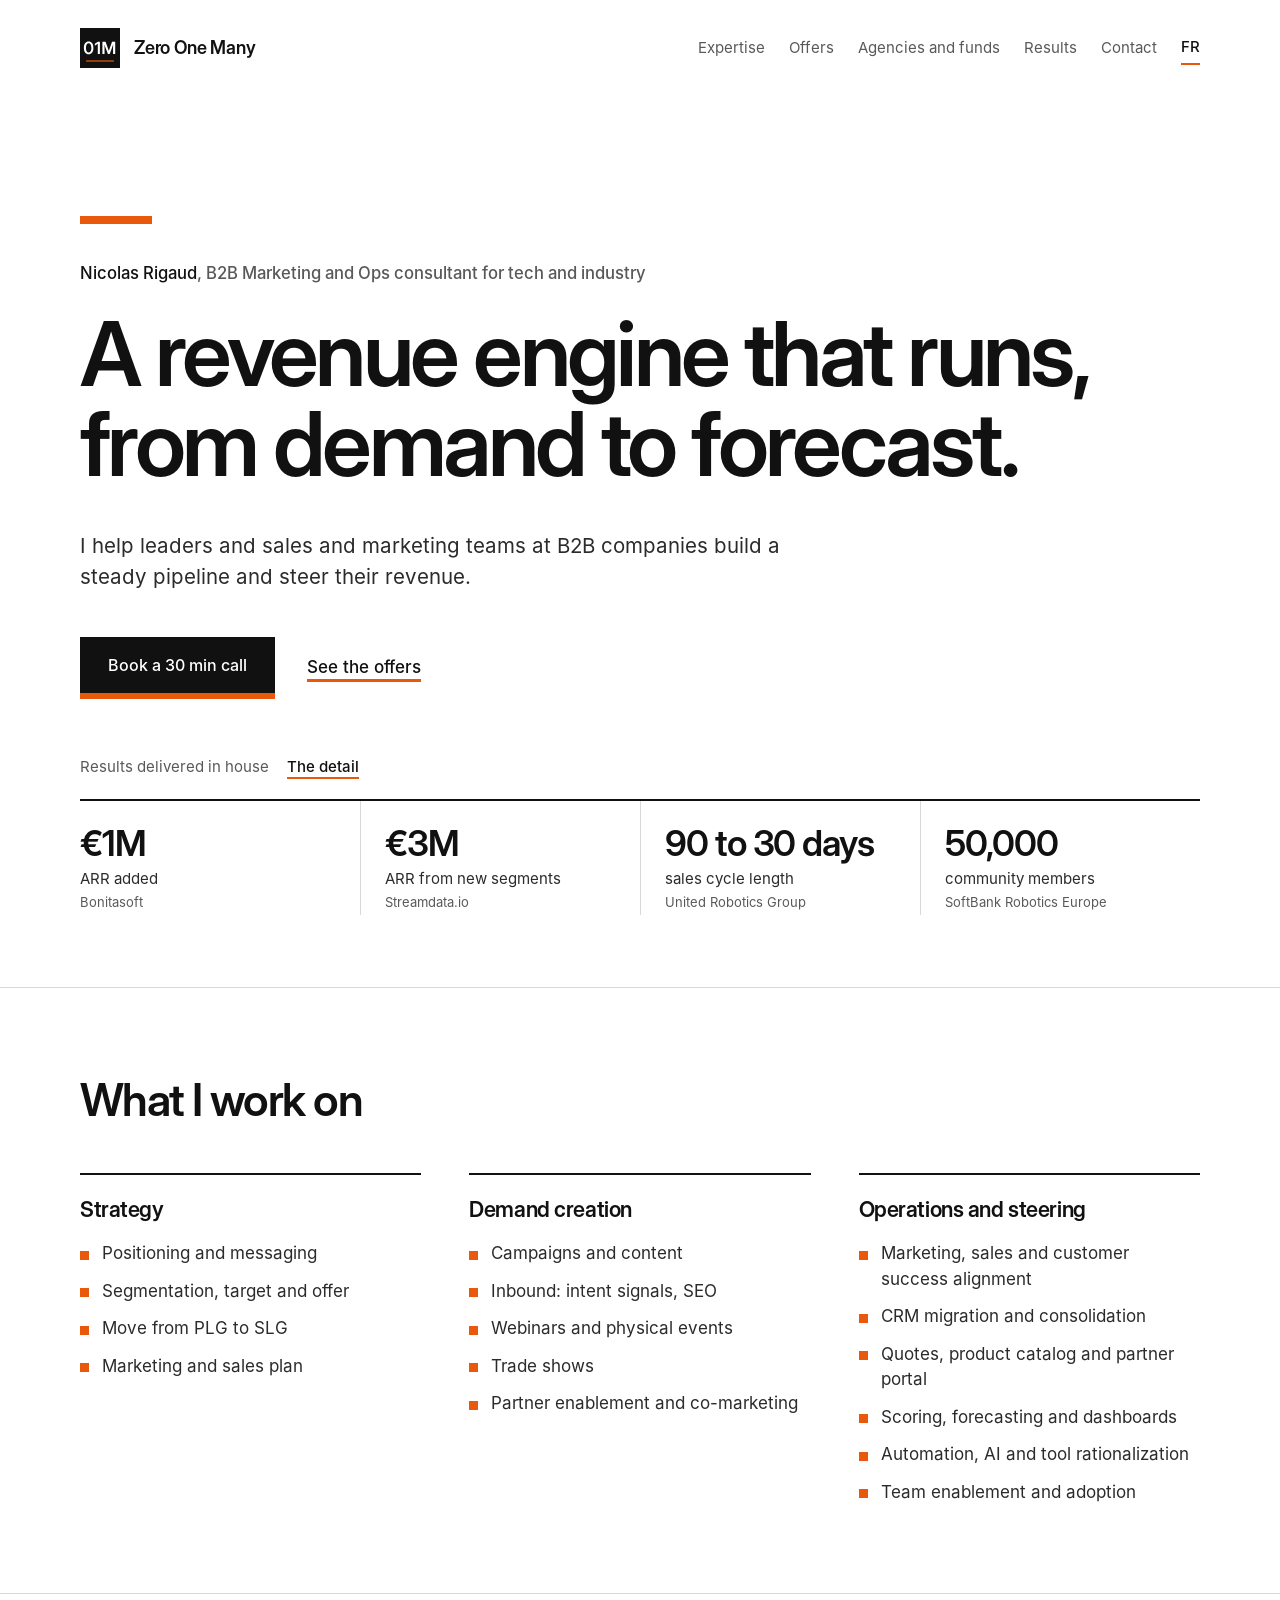
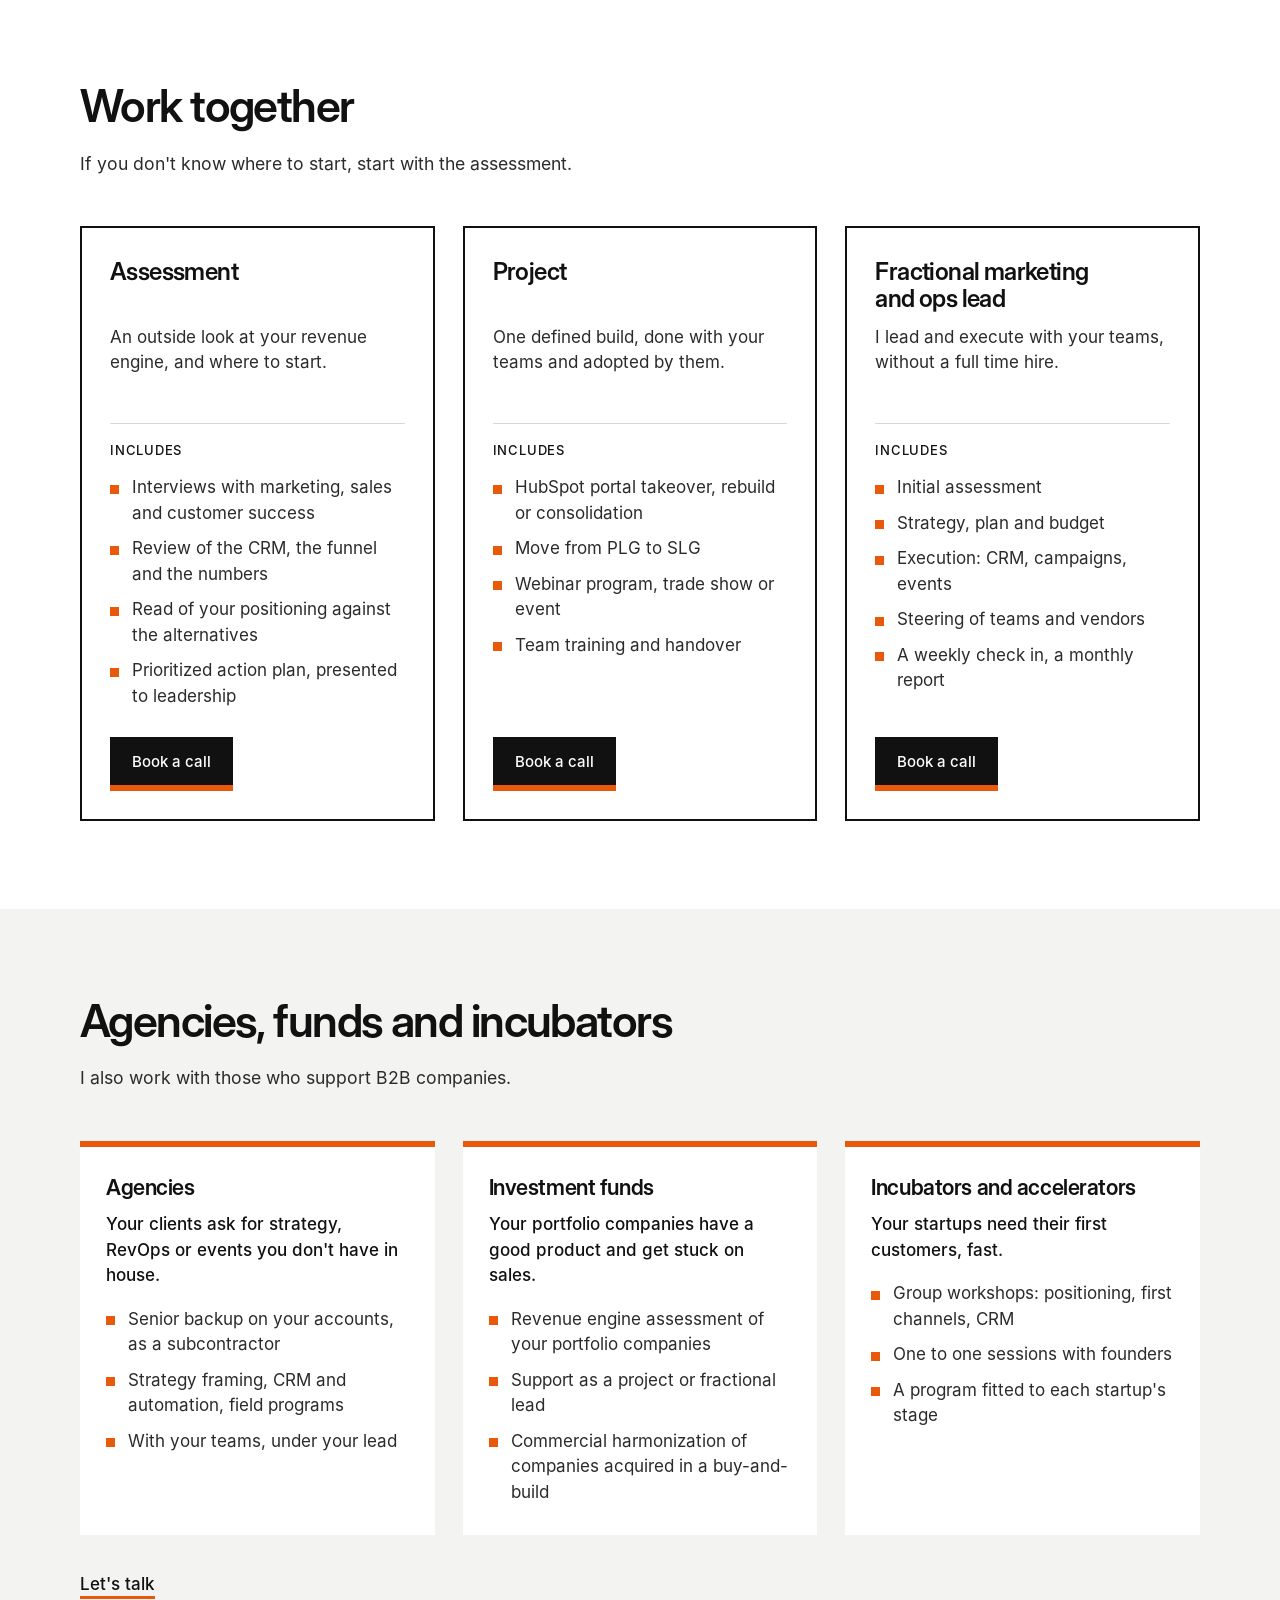
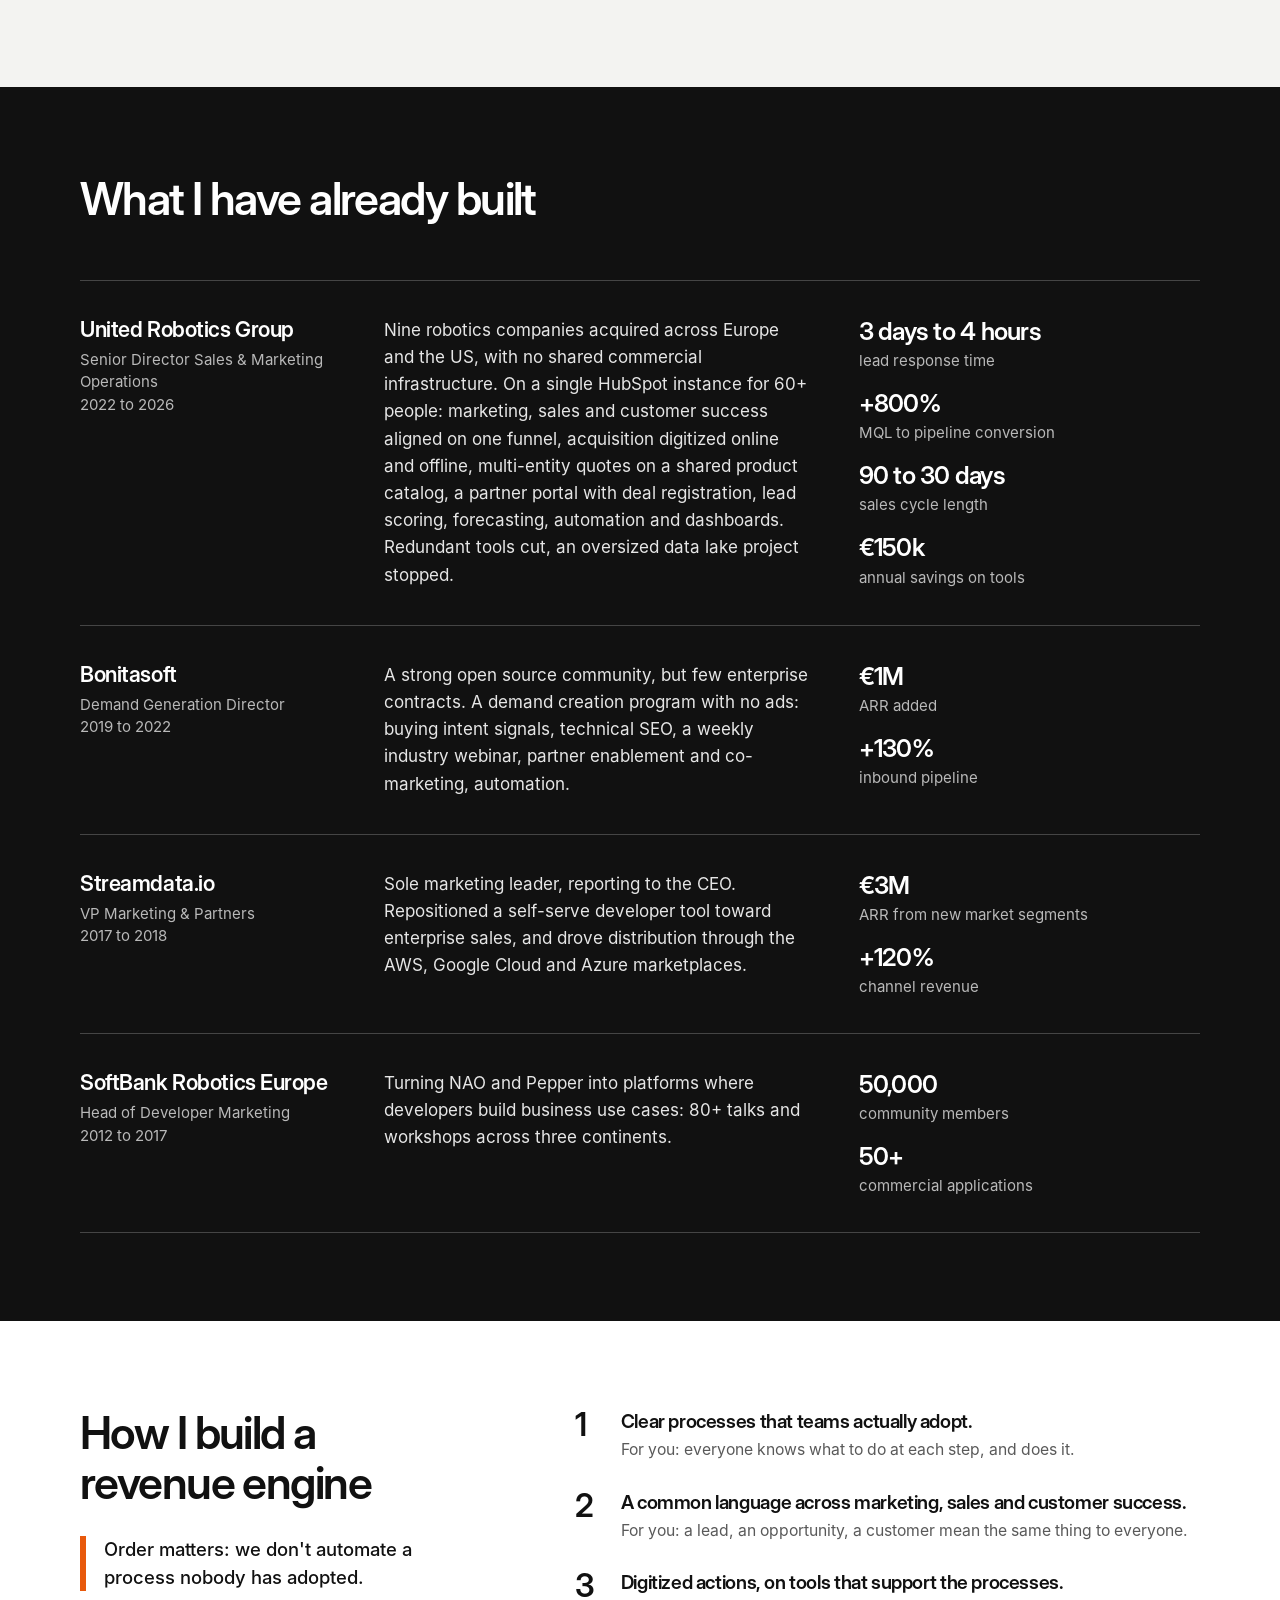
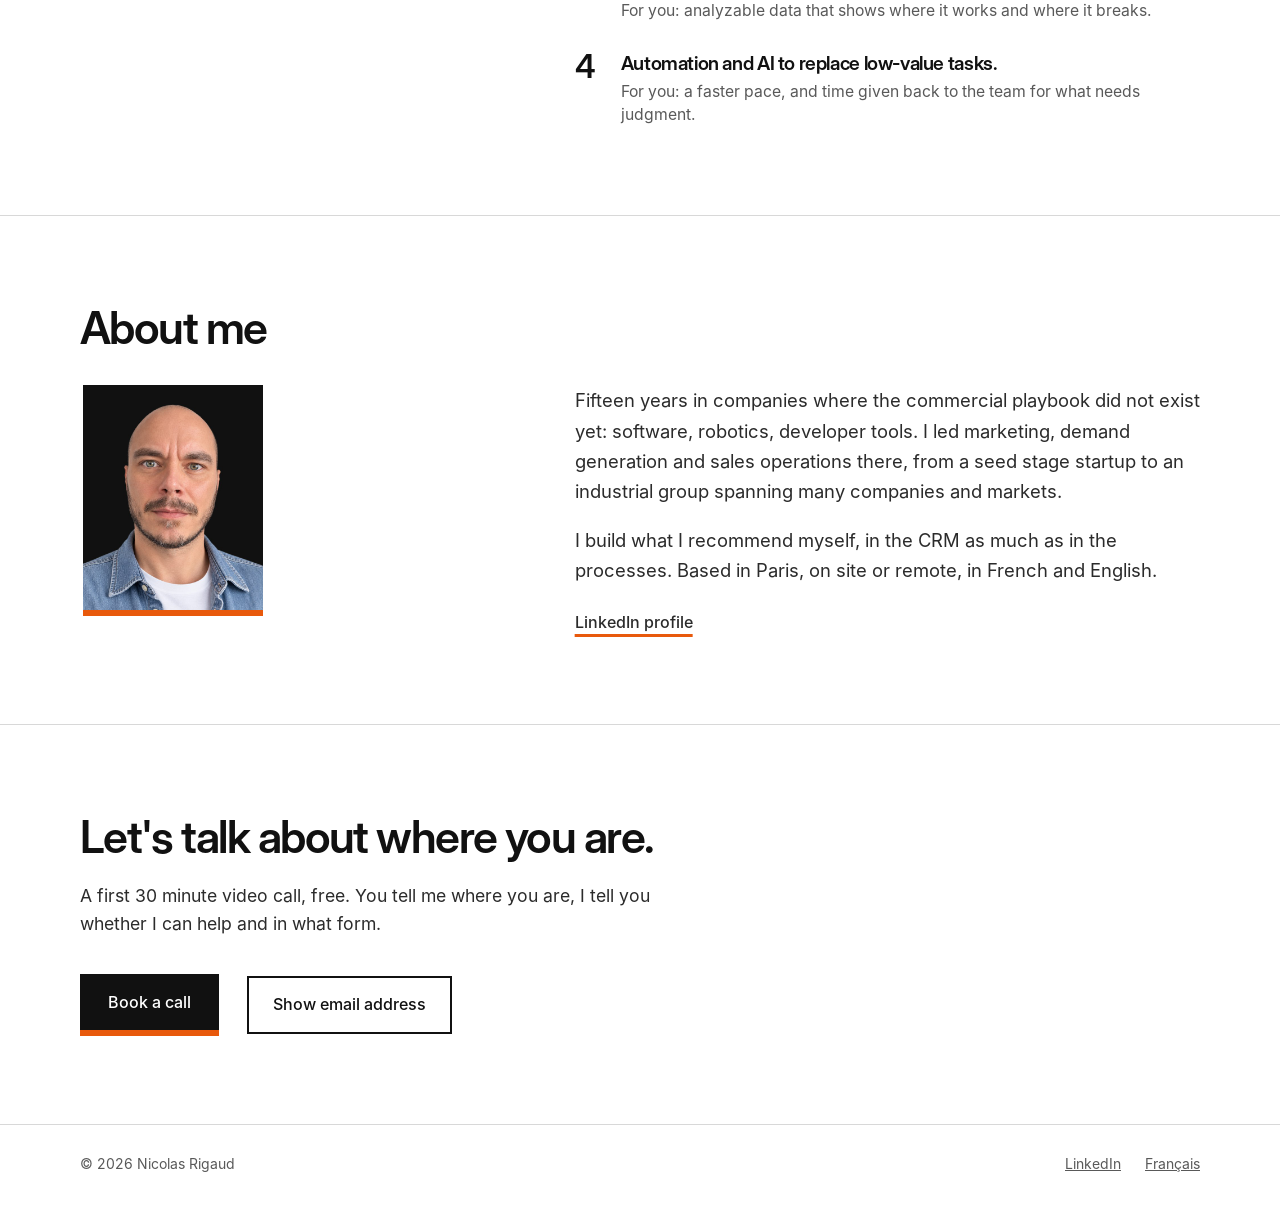
==== commit 6bf80cee: "Show the full lead-to-deployment ops scope Co-Authored-By: Claude Opus 5.5 <noreply@anthropic.com> C" ====
--- a/en/index.html
+++ b/en/index.html
@@ -17,6 +17,7 @@
 <meta property="og:locale" content="en_GB">
 <meta name="twitter:card" content="summary_large_image">
 <meta name="theme-color" content="#111111">
+<link rel="icon" href="../favicon.ico" sizes="32x32">
 <link rel="icon" type="image/svg+xml" href="../assets/mark.svg">
 <link rel="icon" type="image/png" sizes="32x32" href="../assets/favicon-32.png">
 <link rel="apple-touch-icon" href="../assets/apple-touch-icon.png">
@@ -50,7 +51,7 @@
   <section class="section sep" id="expertise">
     <div class="wrap">
       <h2>What I work on</h2>
-      <ul class="exp"><li class="exp-col"><h3>Strategy</h3><ul class="ticks"><li>Positioning and messaging</li><li>Segmentation, target and offer</li><li>Move from PLG to SLG</li><li>Marketing and sales plan</li></ul></li><li class="exp-col"><h3>Demand creation</h3><ul class="ticks"><li>Campaigns and content</li><li>Inbound: intent signals, SEO</li><li>Webinars and physical events</li><li>Trade shows</li><li>Partner enablement and co-marketing</li></ul></li><li class="exp-col"><h3>Operations and steering</h3><ul class="ticks"><li>Marketing, sales and customer success alignment</li><li>CRM and shared funnel</li><li>Scoring, forecasting and dashboards</li><li>Automation and AI</li></ul></li></ul>
+      <ul class="exp"><li class="exp-col"><h3>Strategy</h3><ul class="ticks"><li>Positioning and messaging</li><li>Segmentation, target and offer</li><li>Move from PLG to SLG</li><li>Marketing and sales plan</li></ul></li><li class="exp-col"><h3>Demand creation</h3><ul class="ticks"><li>Campaigns and content</li><li>Inbound: intent signals, SEO</li><li>Webinars and physical events</li><li>Trade shows</li><li>Partner enablement and co-marketing</li></ul></li><li class="exp-col"><h3>Operations and steering</h3><ul class="ticks"><li>Marketing, sales and customer success alignment</li><li>CRM migration and consolidation</li><li>Quotes, product catalog and partner portal</li><li>Scoring, forecasting and dashboards</li><li>Automation, AI and tool rationalization</li><li>Team enablement and adoption</li></ul></li></ul>
     </div>
   </section>
 
@@ -58,7 +59,7 @@
     <div class="wrap">
       <h2>Work together</h2>
       <p class="intro">If you don't know where to start, start with the assessment.</p>
-      <ul class="offers"><li class="offer"><h3>Assessment</h3><p class="offer-tag">An outside look at your revenue engine, and where to start.</p><p class="lbl">Includes</p><ul class="ticks"><li>Interviews with marketing, sales and customer success</li><li>Review of the CRM, the funnel and the numbers</li><li>Read of your positioning against the alternatives</li><li>Prioritized action plan, presented to leadership</li></ul><a class="btn offer-cta" href="https://meetings-eu1.hubspot.com/rigaud" rel="noopener">Book a call</a></li><li class="offer"><h3>Project</h3><p class="offer-tag">One defined build, done with your teams and adopted by them.</p><p class="lbl">Includes</p><ul class="ticks"><li>HubSpot portal takeover or rebuild</li><li>Move from PLG to SLG</li><li>Webinar program, trade show or event</li><li>Team training and handover</li></ul><a class="btn offer-cta" href="https://meetings-eu1.hubspot.com/rigaud" rel="noopener">Book a call</a></li><li class="offer"><h3>Fractional marketing and ops lead</h3><p class="offer-tag">I lead and execute with your teams, without a full time hire.</p><p class="lbl">Includes</p><ul class="ticks"><li>Initial assessment</li><li>Strategy, plan and budget</li><li>Execution: CRM, campaigns, events</li><li>Steering of teams and vendors</li><li>A weekly check in, a monthly report</li></ul><a class="btn offer-cta" href="https://meetings-eu1.hubspot.com/rigaud" rel="noopener">Book a call</a></li></ul>
+      <ul class="offers"><li class="offer"><h3>Assessment</h3><p class="offer-tag">An outside look at your revenue engine, and where to start.</p><p class="lbl">Includes</p><ul class="ticks"><li>Interviews with marketing, sales and customer success</li><li>Review of the CRM, the funnel and the numbers</li><li>Read of your positioning against the alternatives</li><li>Prioritized action plan, presented to leadership</li></ul><a class="btn offer-cta" href="https://meetings-eu1.hubspot.com/rigaud" rel="noopener">Book a call</a></li><li class="offer"><h3>Project</h3><p class="offer-tag">One defined build, done with your teams and adopted by them.</p><p class="lbl">Includes</p><ul class="ticks"><li>HubSpot portal takeover, rebuild or consolidation</li><li>Move from PLG to SLG</li><li>Webinar program, trade show or event</li><li>Team training and handover</li></ul><a class="btn offer-cta" href="https://meetings-eu1.hubspot.com/rigaud" rel="noopener">Book a call</a></li><li class="offer"><h3>Fractional marketing and ops lead</h3><p class="offer-tag">I lead and execute with your teams, without a full time hire.</p><p class="lbl">Includes</p><ul class="ticks"><li>Initial assessment</li><li>Strategy, plan and budget</li><li>Execution: CRM, campaigns, events</li><li>Steering of teams and vendors</li><li>A weekly check in, a monthly report</li></ul><a class="btn offer-cta" href="https://meetings-eu1.hubspot.com/rigaud" rel="noopener">Book a call</a></li></ul>
     </div>
   </section>
 
@@ -66,7 +67,7 @@
     <div class="wrap">
       <h2>Agencies, funds and incubators</h2>
       <p class="intro">I also work with those who support B2B companies.</p>
-      <ul class="part"><li class="part-col"><h3>Agencies</h3><p class="part-pain">Your clients ask for strategy, RevOps or events you don't have in house.</p><ul class="ticks"><li>Senior backup on your accounts, as a subcontractor</li><li>Strategy framing, CRM and automation, field programs</li><li>With your teams, under your lead</li></ul></li><li class="part-col"><h3>Investment funds</h3><p class="part-pain">Your portfolio companies have a good product and get stuck on sales.</p><ul class="ticks"><li>Revenue engine assessment of your portfolio companies</li><li>Support as a project or fractional lead</li><li>One contact for several portfolio companies</li></ul></li><li class="part-col"><h3>Incubators and accelerators</h3><p class="part-pain">Your startups need their first customers, fast.</p><ul class="ticks"><li>Group workshops: positioning, first channels, CRM</li><li>One to one sessions with founders</li><li>A program fitted to each startup's stage</li></ul></li></ul>
+      <ul class="part"><li class="part-col"><h3>Agencies</h3><p class="part-pain">Your clients ask for strategy, RevOps or events you don't have in house.</p><ul class="ticks"><li>Senior backup on your accounts, as a subcontractor</li><li>Strategy framing, CRM and automation, field programs</li><li>With your teams, under your lead</li></ul></li><li class="part-col"><h3>Investment funds</h3><p class="part-pain">Your portfolio companies have a good product and get stuck on sales.</p><ul class="ticks"><li>Revenue engine assessment of your portfolio companies</li><li>Support as a project or fractional lead</li><li>Commercial harmonization of companies acquired in a buy-and-build</li></ul></li><li class="part-col"><h3>Incubators and accelerators</h3><p class="part-pain">Your startups need their first customers, fast.</p><ul class="ticks"><li>Group workshops: positioning, first channels, CRM</li><li>One to one sessions with founders</li><li>A program fitted to each startup's stage</li></ul></li></ul>
       <p class="part-cta"><a class="link" href="#contact">Let's talk</a></p>
     </div>
   </section>
@@ -74,7 +75,7 @@
   <section class="section proof" id="results">
     <div class="wrap">
       <h2>What I have already built</h2>
-      <ul class="ledger"><li class="row"><div class="who"><h3>United Robotics Group</h3><p>Senior Director Sales & Marketing Operations<br>2022 to 2026</p></div><p class="what">Nine robotics companies acquired across Europe and the US, with no shared commercial infrastructure. Marketing, sales and customer success alignment, digitized acquisition online and offline, lead scoring, forecast method, automation and dashboards, on a single HubSpot instance for 60+ people.</p><ul class="res"><li><span class="fig">3 days to 4 hours</span><span>lead response time</span></li><li><span class="fig">+800%</span><span>MQL to pipeline conversion</span></li><li><span class="fig">90 to 30 days</span><span>sales cycle length</span></li></ul></li><li class="row"><div class="who"><h3>Bonitasoft</h3><p>Demand Generation Director<br>2019 to 2022</p></div><p class="what">A strong open source community, but few enterprise contracts. A demand creation program with no ads: buying intent signals, technical SEO, a weekly industry webinar, partner enablement and co-marketing, automation.</p><ul class="res"><li><span class="fig">€1M</span><span>ARR added</span></li><li><span class="fig">+130%</span><span>inbound pipeline</span></li></ul></li><li class="row"><div class="who"><h3>Streamdata.io</h3><p>VP Marketing & Partners<br>2017 to 2018</p></div><p class="what">Sole marketing leader, reporting to the CEO. Repositioned a self-serve developer tool toward enterprise sales, and drove distribution through the AWS, Google Cloud and Azure marketplaces.</p><ul class="res"><li><span class="fig">€3M</span><span>ARR from new market segments</span></li><li><span class="fig">+120%</span><span>channel revenue</span></li></ul></li><li class="row"><div class="who"><h3>SoftBank Robotics Europe</h3><p>Head of Developer Marketing<br>2012 to 2017</p></div><p class="what">Turning NAO and Pepper into platforms where developers build business use cases: 80+ talks and workshops across three continents.</p><ul class="res"><li><span class="fig">50,000</span><span>community members</span></li><li><span class="fig">50+</span><span>commercial applications</span></li></ul></li></ul>
+      <ul class="ledger"><li class="row"><div class="who"><h3>United Robotics Group</h3><p>Senior Director Sales & Marketing Operations<br>2022 to 2026</p></div><p class="what">Nine robotics companies acquired across Europe and the US, with no shared commercial infrastructure. On a single HubSpot instance for 60+ people: marketing, sales and customer success aligned on one funnel, acquisition digitized online and offline, multi-entity quotes on a shared product catalog, a partner portal with deal registration, lead scoring, forecasting, automation and dashboards. Redundant tools cut, an oversized data lake project stopped.</p><ul class="res"><li><span class="fig">3 days to 4 hours</span><span>lead response time</span></li><li><span class="fig">+800%</span><span>MQL to pipeline conversion</span></li><li><span class="fig">90 to 30 days</span><span>sales cycle length</span></li><li><span class="fig">€150k</span><span>annual savings on tools</span></li></ul></li><li class="row"><div class="who"><h3>Bonitasoft</h3><p>Demand Generation Director<br>2019 to 2022</p></div><p class="what">A strong open source community, but few enterprise contracts. A demand creation program with no ads: buying intent signals, technical SEO, a weekly industry webinar, partner enablement and co-marketing, automation.</p><ul class="res"><li><span class="fig">€1M</span><span>ARR added</span></li><li><span class="fig">+130%</span><span>inbound pipeline</span></li></ul></li><li class="row"><div class="who"><h3>Streamdata.io</h3><p>VP Marketing & Partners<br>2017 to 2018</p></div><p class="what">Sole marketing leader, reporting to the CEO. Repositioned a self-serve developer tool toward enterprise sales, and drove distribution through the AWS, Google Cloud and Azure marketplaces.</p><ul class="res"><li><span class="fig">€3M</span><span>ARR from new market segments</span></li><li><span class="fig">+120%</span><span>channel revenue</span></li></ul></li><li class="row"><div class="who"><h3>SoftBank Robotics Europe</h3><p>Head of Developer Marketing<br>2012 to 2017</p></div><p class="what">Turning NAO and Pepper into platforms where developers build business use cases: 80+ talks and workshops across three continents.</p><ul class="res"><li><span class="fig">50,000</span><span>community members</span></li><li><span class="fig">50+</span><span>commercial applications</span></li></ul></li></ul>
     </div>
   </section>
 
